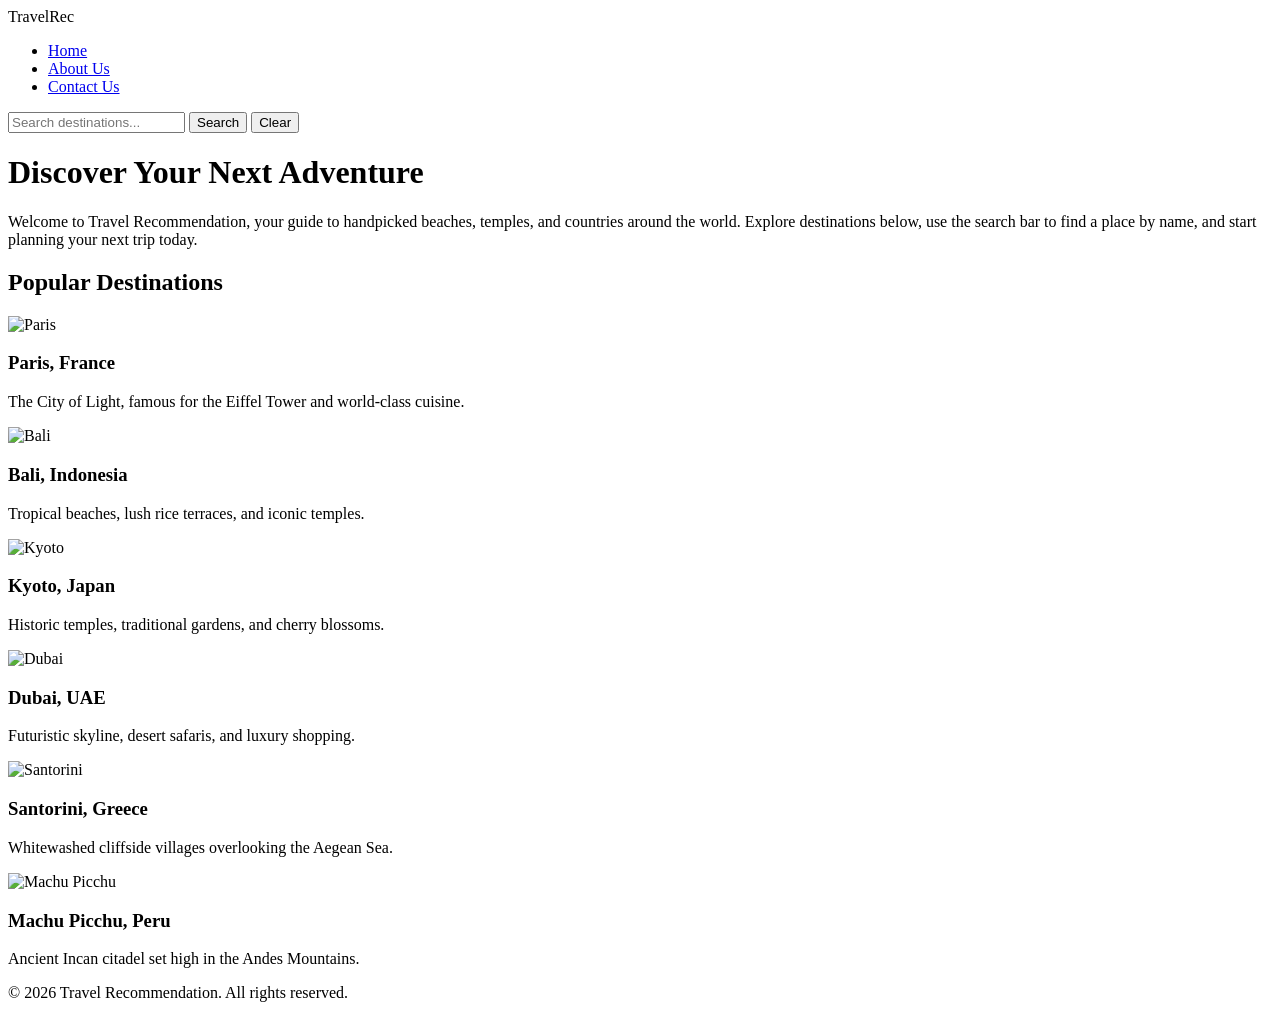
==== index.html @ d0b11176 "Add files via upload" ====
<!DOCTYPE html>
<html lang="en">
<head>
  <meta charset="UTF-8" />
  <meta name="viewport" content="width=device-width, initial-scale=1.0" />
  <title>Travel Recommendation | Home</title>
  <link rel="stylesheet" href="css/style.css" />
</head>
<body>

  <!-- ===== Navigation Bar ===== -->
  <nav class="navbar">
    <div class="logo">TravelRec</div>
    <ul class="nav-links">
      <li><a href="index.html" class="active">Home</a></li>
      <li><a href="about.html">About Us</a></li>
      <li><a href="contact.html">Contact Us</a></li>
    </ul>
    <div class="search-group">
      <input type="text" id="searchInput" placeholder="Search destinations..." />
      <button id="searchBtn">Search</button>
      <button id="clearBtn">Clear</button>
    </div>
  </nav>

  <!-- ===== Hero / Introduction ===== -->
  <header class="hero">
    <h1>Discover Your Next Adventure</h1>
    <p>
      Welcome to Travel Recommendation, your guide to handpicked beaches, temples,
      and countries around the world. Explore destinations below, use the search bar
      to find a place by name, and start planning your next trip today.
    </p>
  </header>

  <!-- ===== Destinations ===== -->
  <section class="section">
    <h2>Popular Destinations</h2>
    <div class="card-grid">

      <div class="card" data-name="Paris">
        <img src="https://images.unsplash.com/photo-1502602898657-3e91760cbb34?auto=format&fit=crop&w=500&q=80" alt="Paris" />
        <div class="card-content">
          <h3>Paris, France</h3>
          <p>The City of Light, famous for the Eiffel Tower and world-class cuisine.</p>
        </div>
      </div>

      <div class="card" data-name="Bali">
        <img src="https://images.unsplash.com/photo-1537996194471-e657df975ab4?auto=format&fit=crop&w=500&q=80" alt="Bali" />
        <div class="card-content">
          <h3>Bali, Indonesia</h3>
          <p>Tropical beaches, lush rice terraces, and iconic temples.</p>
        </div>
      </div>

      <div class="card" data-name="Kyoto">
        <img src="https://images.unsplash.com/photo-1493976040374-85c8e12f0c0e?auto=format&fit=crop&w=500&q=80" alt="Kyoto" />
        <div class="card-content">
          <h3>Kyoto, Japan</h3>
          <p>Historic temples, traditional gardens, and cherry blossoms.</p>
        </div>
      </div>

      <div class="card" data-name="Dubai">
        <img src="https://images.unsplash.com/photo-1512453979798-5ea266f8880c?auto=format&fit=crop&w=500&q=80" alt="Dubai" />
        <div class="card-content">
          <h3>Dubai, UAE</h3>
          <p>Futuristic skyline, desert safaris, and luxury shopping.</p>
        </div>
      </div>

      <div class="card" data-name="Santorini">
        <img src="https://images.unsplash.com/photo-1613395877344-13d4a8e0d49e?auto=format&fit=crop&w=500&q=80" alt="Santorini" />
        <div class="card-content">
          <h3>Santorini, Greece</h3>
          <p>Whitewashed cliffside villages overlooking the Aegean Sea.</p>
        </div>
      </div>

      <div class="card" data-name="Machu Picchu">
        <img src="https://images.unsplash.com/photo-1526392060635-9d6019884377?auto=format&fit=crop&w=500&q=80" alt="Machu Picchu" />
        <div class="card-content">
          <h3>Machu Picchu, Peru</h3>
          <p>Ancient Incan citadel set high in the Andes Mountains.</p>
        </div>
      </div>

    </div>
  </section>

  <footer>
    &copy; 2026 Travel Recommendation. All rights reserved.
  </footer>

  <script src="js/script.js"></script>
</body>
</html>
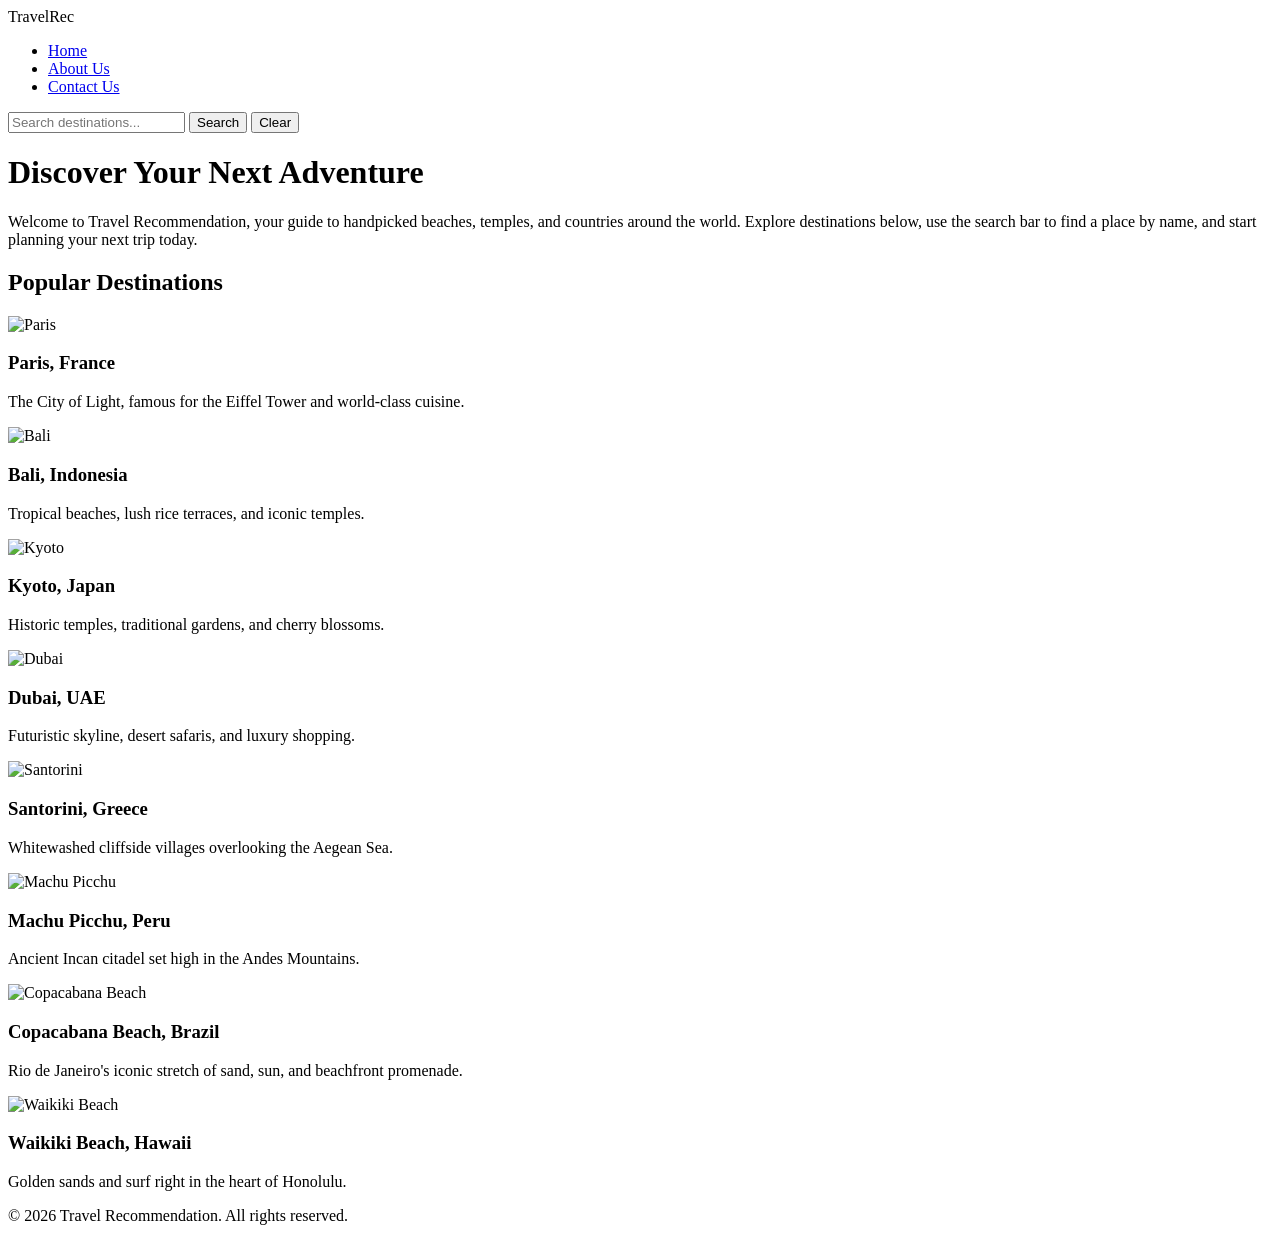
==== commit 3d7467fb: "Add cards for Copacabana and Waikiki Beaches" ====
--- a/index.html
+++ b/index.html
@@ -86,6 +86,22 @@
         </div>
       </div>
 
+      <div class="card" data-name="Copacabana Beach">
+        <img src="https://images.unsplash.com/photo-1483729558449-99ef09a8c325?auto=format&fit=crop&w=500&q=80" alt="Copacabana Beach" />
+        <div class="card-content">
+          <h3>Copacabana Beach, Brazil</h3>
+          <p>Rio de Janeiro's iconic stretch of sand, sun, and beachfront promenade.</p>
+        </div>
+      </div>
+
+      <div class="card" data-name="Waikiki Beach">
+        <img src="https://images.unsplash.com/photo-1542259009477-d625272157b7?auto=format&fit=crop&w=500&q=80" alt="Waikiki Beach" />
+        <div class="card-content">
+          <h3>Waikiki Beach, Hawaii</h3>
+          <p>Golden sands and surf right in the heart of Honolulu.</p>
+        </div>
+      </div>
+
     </div>
   </section>
 
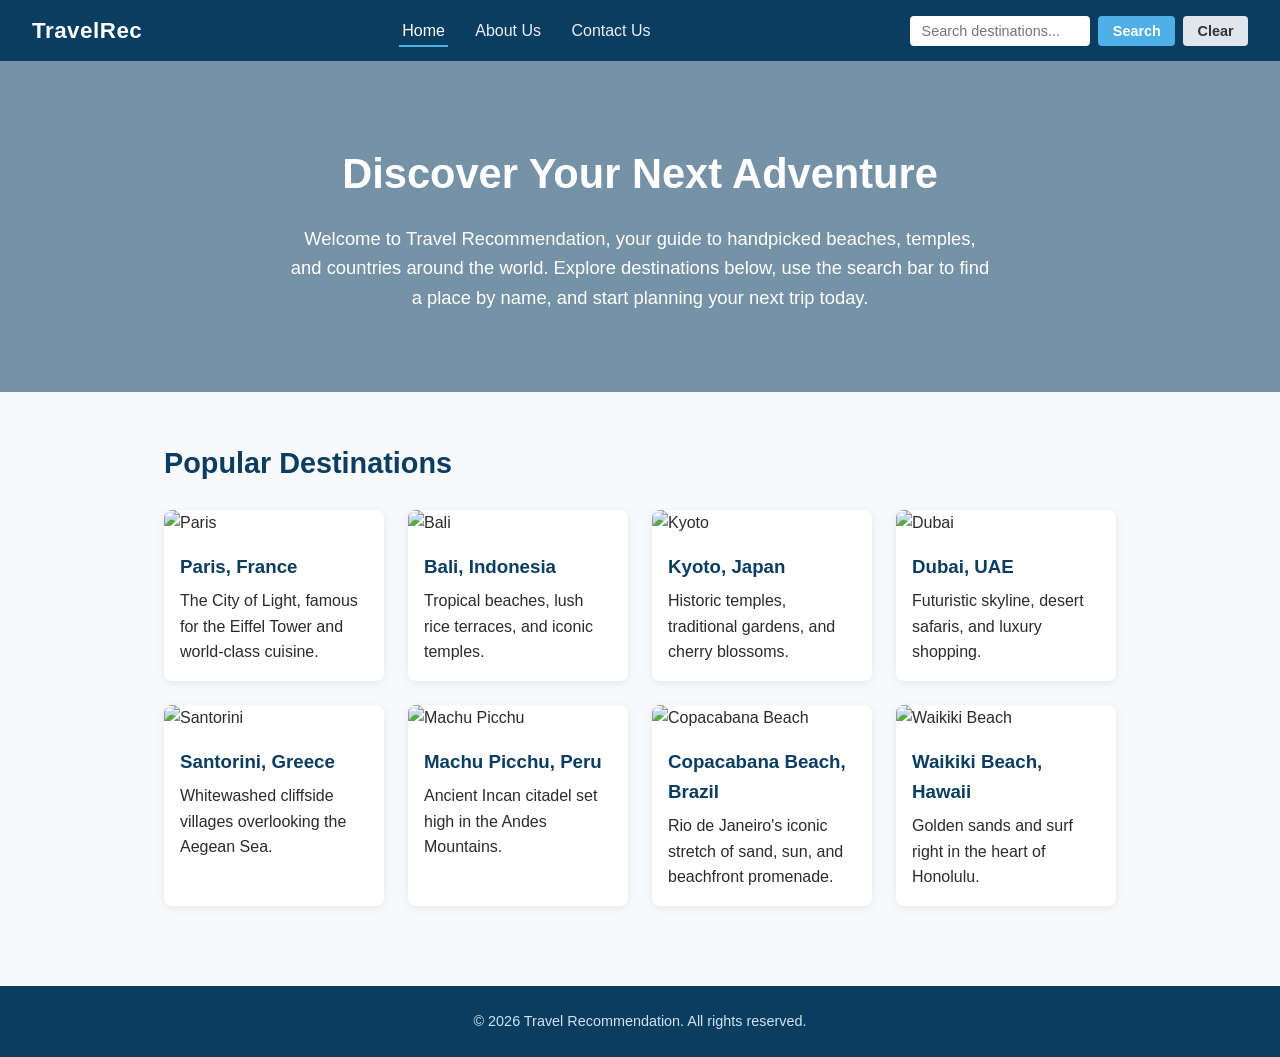
==== commit 36c293db: "Update stylesheet and script paths in index.html" ====
--- a/index.html
+++ b/index.html
@@ -4,7 +4,7 @@
   <meta charset="UTF-8" />
   <meta name="viewport" content="width=device-width, initial-scale=1.0" />
   <title>Travel Recommendation | Home</title>
-  <link rel="stylesheet" href="css/style.css" />
+  <link rel="stylesheet" href="style.css" />
 </head>
 <body>
 
@@ -109,6 +109,6 @@
     &copy; 2026 Travel Recommendation. All rights reserved.
   </footer>
 
-  <script src="js/script.js"></script>
+  <script src="script.js"></script>
 </body>
 </html>
--- a/style.css
+++ b/style.css
@@ -0,0 +1,270 @@
+/* ===== Base ===== */
+* {
+  margin: 0;
+  padding: 0;
+  box-sizing: border-box;
+}
+
+body {
+  font-family: 'Segoe UI', Arial, sans-serif;
+  line-height: 1.6;
+  color: #2b2b2b;
+  background-color: #f7f9fb;
+}
+
+a {
+  text-decoration: none;
+  color: inherit;
+}
+
+ul {
+  list-style: none;
+}
+
+/* ===== Navigation Bar ===== */
+.navbar {
+  display: flex;
+  align-items: center;
+  justify-content: space-between;
+  flex-wrap: wrap;
+  background-color: #0b3d61;
+  padding: 0.8rem 2rem;
+  gap: 1rem;
+}
+
+.navbar .logo {
+  color: #ffffff;
+  font-size: 1.4rem;
+  font-weight: 700;
+  letter-spacing: 0.5px;
+}
+
+.nav-links {
+  display: flex;
+  gap: 1.5rem;
+}
+
+.nav-links li a {
+  color: #e8f1f8;
+  font-weight: 500;
+  padding: 0.4rem 0.2rem;
+  transition: color 0.2s ease, border-bottom 0.2s ease;
+  border-bottom: 2px solid transparent;
+}
+
+.nav-links li a:hover,
+.nav-links li a.active {
+  color: #ffffff;
+  border-bottom: 2px solid #4fb0e8;
+}
+
+.search-group {
+  display: flex;
+  align-items: center;
+  gap: 0.5rem;
+}
+
+#searchInput {
+  padding: 0.45rem 0.7rem;
+  border: none;
+  border-radius: 4px;
+  width: 180px;
+  font-size: 0.9rem;
+}
+
+#searchBtn,
+#clearBtn {
+  padding: 0.45rem 0.9rem;
+  border: none;
+  border-radius: 4px;
+  font-size: 0.9rem;
+  cursor: pointer;
+  font-weight: 600;
+  transition: opacity 0.2s ease;
+}
+
+#searchBtn {
+  background-color: #4fb0e8;
+  color: #ffffff;
+}
+
+#clearBtn {
+  background-color: #e0e6eb;
+  color: #333333;
+}
+
+#searchBtn:hover,
+#clearBtn:hover {
+  opacity: 0.85;
+}
+
+/* ===== Hero ===== */
+.hero {
+  background: linear-gradient(rgba(11, 61, 97, 0.55), rgba(11, 61, 97, 0.55)),
+    url('https://images.unsplash.com/photo-1502602898657-3e91760cbb34?auto=format&fit=crop&w=1600&q=80')
+    center/cover no-repeat;
+  color: #ffffff;
+  text-align: center;
+  padding: 5rem 1.5rem;
+}
+
+.hero h1 {
+  font-size: 2.6rem;
+  margin-bottom: 1rem;
+}
+
+.hero p {
+  font-size: 1.15rem;
+  max-width: 700px;
+  margin: 0 auto;
+}
+
+/* ===== Sections ===== */
+.section {
+  max-width: 1000px;
+  margin: 0 auto;
+  padding: 3rem 1.5rem;
+}
+
+.section h2 {
+  color: #0b3d61;
+  margin-bottom: 1rem;
+  font-size: 1.8rem;
+}
+
+.card-grid {
+  display: grid;
+  grid-template-columns: repeat(auto-fit, minmax(220px, 1fr));
+  gap: 1.5rem;
+  margin-top: 1.5rem;
+}
+
+.card {
+  background: #ffffff;
+  border-radius: 8px;
+  overflow: hidden;
+  box-shadow: 0 2px 8px rgba(0, 0, 0, 0.08);
+  transition: transform 0.2s ease;
+}
+
+.card:hover {
+  transform: translateY(-4px);
+}
+
+.card img {
+  width: 100%;
+  height: 150px;
+  object-fit: cover;
+}
+
+.card-content {
+  padding: 1rem;
+}
+
+.card-content h3 {
+  color: #0b3d61;
+  margin-bottom: 0.4rem;
+}
+
+.hidden {
+  display: none !important;
+}
+
+/* ===== About Page ===== */
+.about-block {
+  margin-bottom: 2rem;
+}
+
+.guidance-list li {
+  margin-bottom: 0.6rem;
+  padding-left: 1.2rem;
+  position: relative;
+}
+
+.guidance-list li::before {
+  content: "✔";
+  color: #4fb0e8;
+  position: absolute;
+  left: 0;
+}
+
+/* ===== Contact Page ===== */
+.contact-wrapper {
+  display: grid;
+  grid-template-columns: 1fr 1.3fr;
+  gap: 2.5rem;
+}
+
+.contact-info h3 {
+  color: #0b3d61;
+  margin-bottom: 0.5rem;
+}
+
+.contact-info p {
+  margin-bottom: 1rem;
+}
+
+form {
+  display: flex;
+  flex-direction: column;
+  gap: 1rem;
+  background: #ffffff;
+  padding: 1.5rem;
+  border-radius: 8px;
+  box-shadow: 0 2px 8px rgba(0, 0, 0, 0.08);
+}
+
+form label {
+  font-weight: 600;
+  margin-bottom: 0.3rem;
+  display: block;
+}
+
+form input,
+form textarea {
+  width: 100%;
+  padding: 0.6rem;
+  border: 1px solid #ccd5dd;
+  border-radius: 4px;
+  font-family: inherit;
+  font-size: 0.95rem;
+}
+
+form textarea {
+  resize: vertical;
+  min-height: 120px;
+}
+
+form button {
+  align-self: flex-start;
+  background-color: #0b3d61;
+  color: #ffffff;
+  border: none;
+  padding: 0.7rem 1.6rem;
+  border-radius: 4px;
+  font-weight: 600;
+  cursor: pointer;
+}
+
+form button:hover {
+  background-color: #145a8a;
+}
+
+@media (max-width: 700px) {
+  .contact-wrapper {
+    grid-template-columns: 1fr;
+  }
+  .navbar {
+    justify-content: center;
+  }
+}
+
+/* ===== Footer ===== */
+footer {
+  text-align: center;
+  padding: 1.5rem;
+  background-color: #0b3d61;
+  color: #cfe3f0;
+  font-size: 0.9rem;
+  margin-top: 2rem;
+}
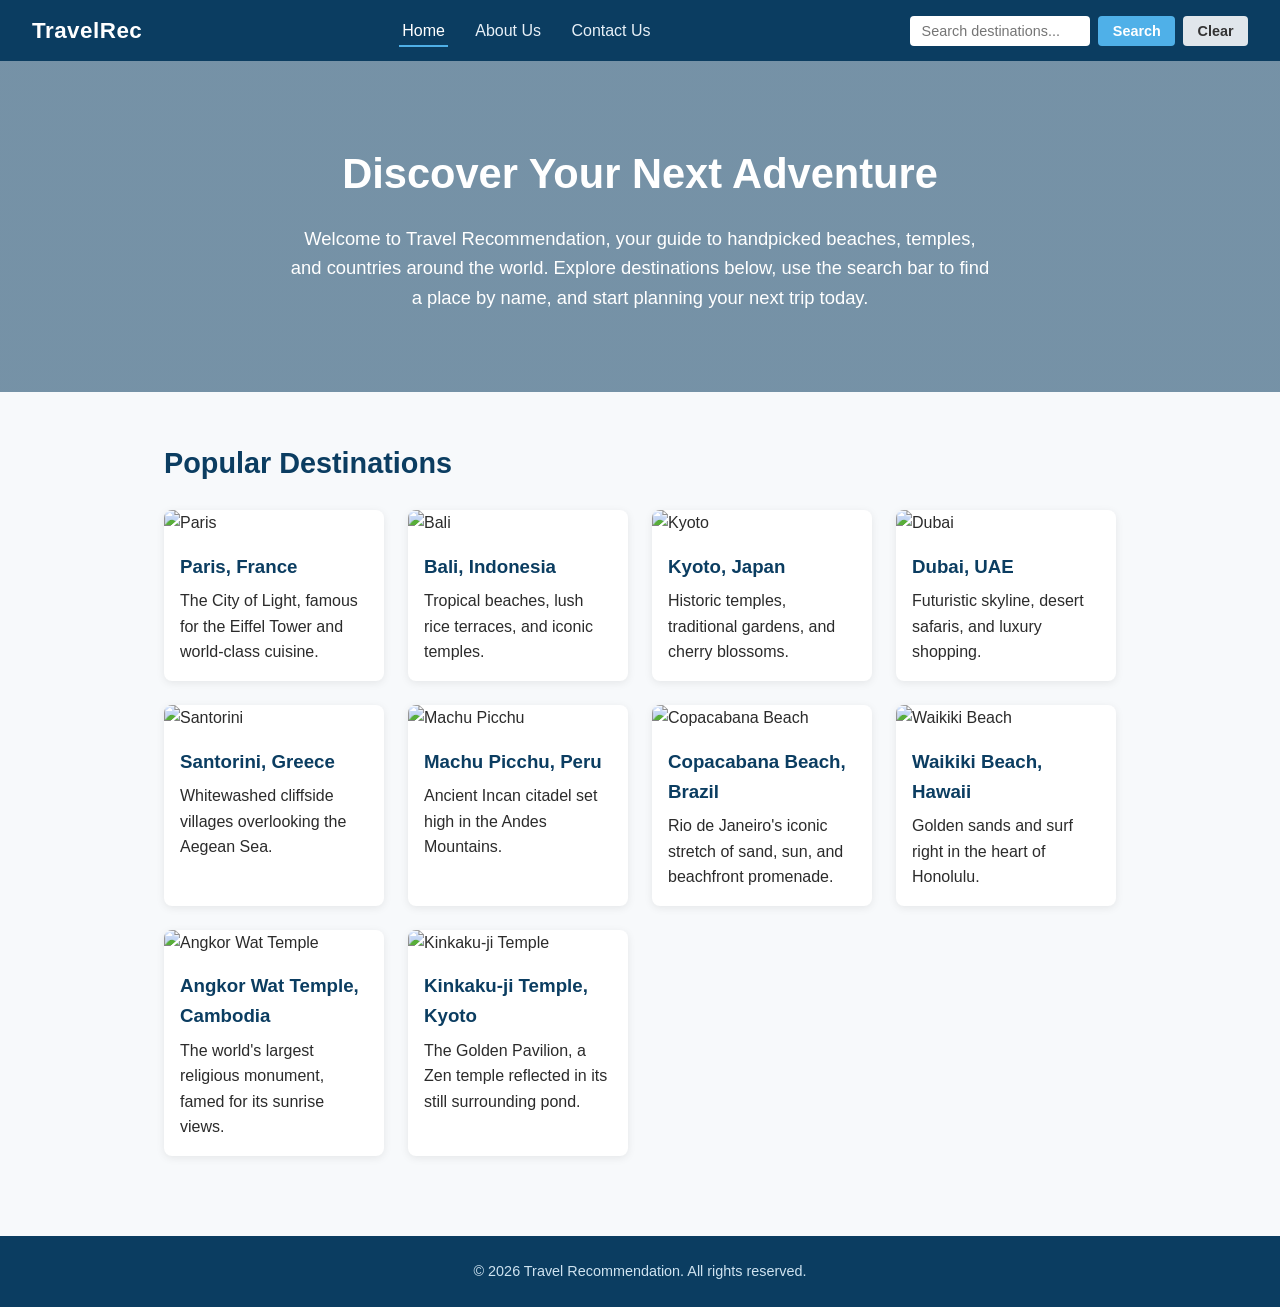
==== commit 2926d9ad: "Add cards for Angkor Wat and Kinkaku-ji Temples Added two new cards for Angkor Wat Temple and Kinkak" ====
--- a/index.html
+++ b/index.html
@@ -102,6 +102,22 @@
         </div>
       </div>
 
+      <div class="card" data-name="Angkor Wat Temple">
+        <img src="https://images.unsplash.com/photo-1508009603885-50cf7c579365?auto=format&fit=crop&w=500&q=80" alt="Angkor Wat Temple" />
+        <div class="card-content">
+          <h3>Angkor Wat Temple, Cambodia</h3>
+          <p>The world's largest religious monument, famed for its sunrise views.</p>
+        </div>
+      </div>
+
+      <div class="card" data-name="Kinkaku-ji Temple">
+        <img src="https://images.unsplash.com/photo-1493976040374-85c8e12f0c0e?auto=format&fit=crop&w=500&q=80" alt="Kinkaku-ji Temple" />
+        <div class="card-content">
+          <h3>Kinkaku-ji Temple, Kyoto</h3>
+          <p>The Golden Pavilion, a Zen temple reflected in its still surrounding pond.</p>
+        </div>
+      </div>
+
     </div>
   </section>
 
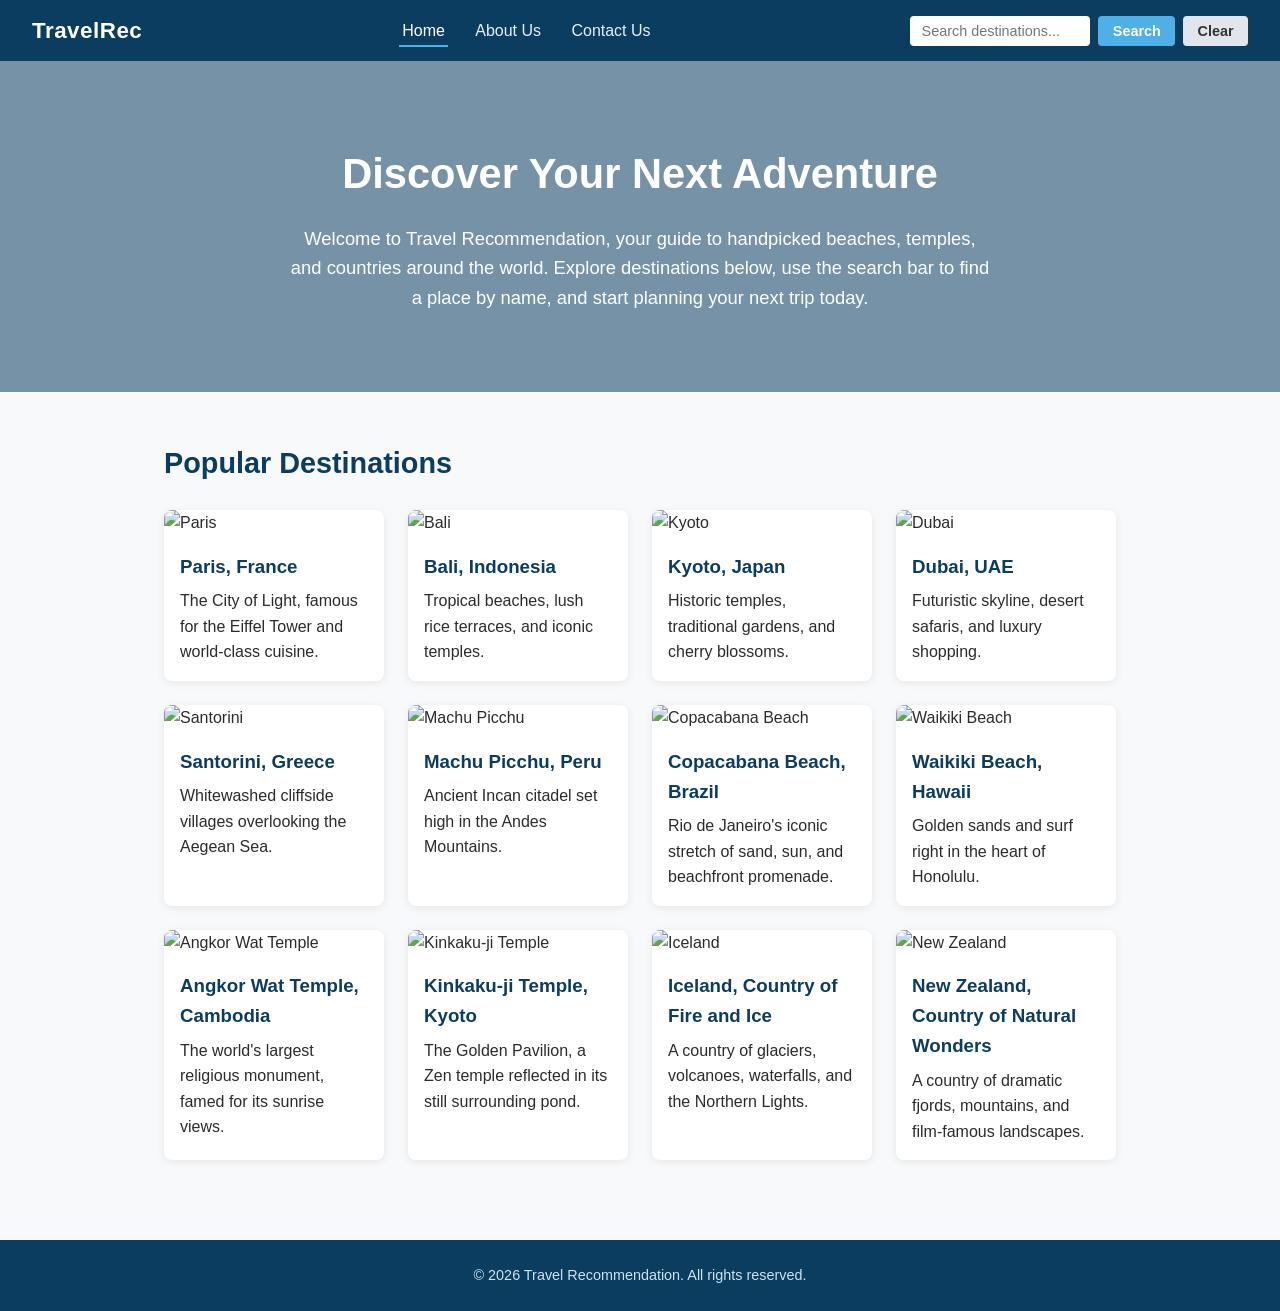
==== commit 5156943d: "Update index.html" ====
--- a/index.html
+++ b/index.html
@@ -118,6 +118,22 @@
         </div>
       </div>
 
+      <div class="card" data-name="Iceland Country">
+        <img src="https://images.unsplash.com/photo-1476514525535-07fb3b4ae5f1?auto=format&fit=crop&w=500&q=80" alt="Iceland" />
+        <div class="card-content">
+          <h3>Iceland, Country of Fire and Ice</h3>
+          <p>A country of glaciers, volcanoes, waterfalls, and the Northern Lights.</p>
+        </div>
+      </div>
+
+      <div class="card" data-name="New Zealand Country">
+        <img src="https://images.unsplash.com/photo-1469521669194-babb45599def?auto=format&fit=crop&w=500&q=80" alt="New Zealand" />
+        <div class="card-content">
+          <h3>New Zealand, Country of Natural Wonders</h3>
+          <p>A country of dramatic fjords, mountains, and film-famous landscapes.</p>
+        </div>
+      </div>
+
     </div>
   </section>
 
